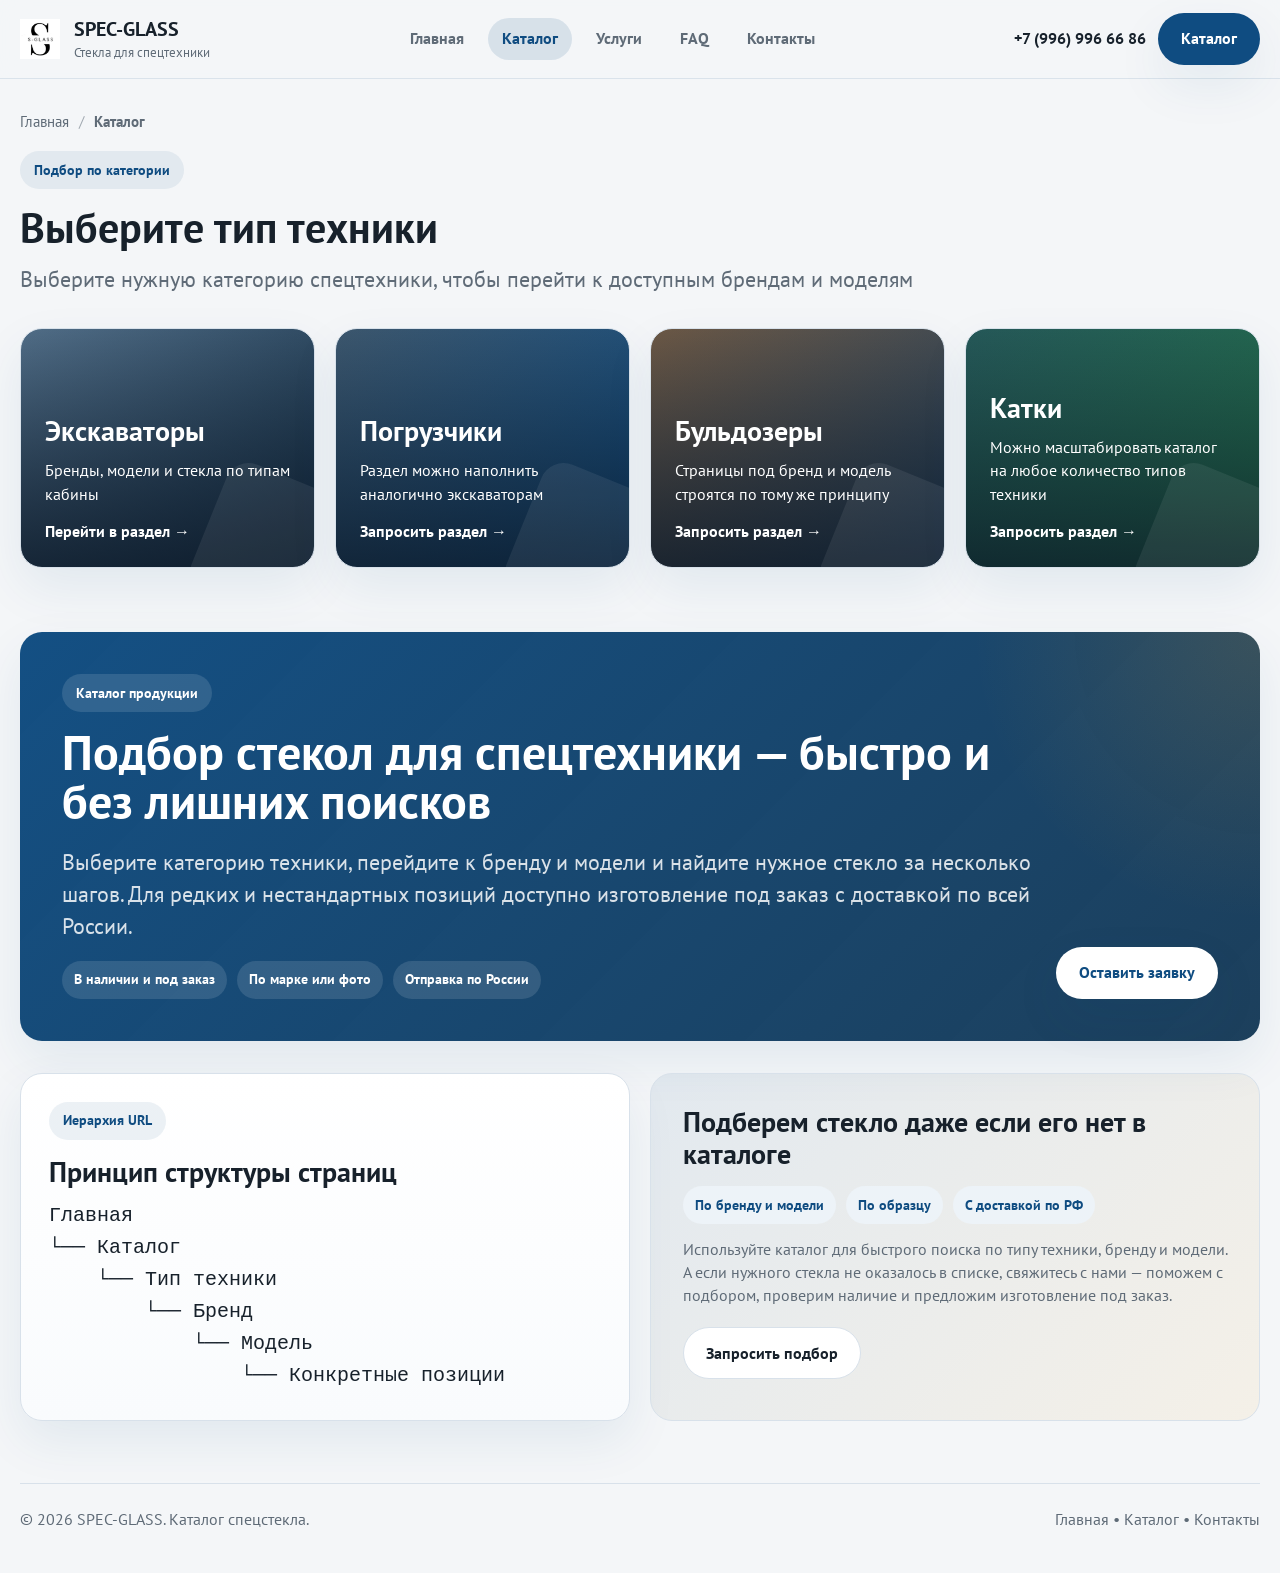
==== catalog/index.html @ 56674028 "Initial commit" ====
<!doctype html>
<html lang="ru">
<head>
  <meta charset="UTF-8">
  <meta name="viewport" content="width=device-width, initial-scale=1.0">
  <title>Каталог стекол для спецтехники — SPEC-GLASS</title>
  <meta name="description" content="Каталог стекол для спецтехники. Переход по типу техники, бренду и модели.">
  <link rel="stylesheet" href="../assets/css/style.css">
</head>
<body>
  <header class="site-header">
    <div class="container header-inner">
      <a href="../index.html" class="logo"><img src="../assets/img/logo.jpg" alt="logo"><span>SPEC-GLASS<span class="logo-meta">Стекла для спецтехники</span></span></a>
      <nav class="site-nav">
        <a href="../index.html">Главная</a>
        <a href="index.html" class="is-active">Каталог</a>
        <a href="../index.html#services">Услуги</a>
        <a href="../index.html#faq">FAQ</a>
        <a href="../index.html#contacts">Контакты</a>
      </nav>
      <div class="header-actions">
        <a class="contact-link" href="tel:+89990999686">+7 (996) 996 66 86</a>
        <a class="btn btn-primary" href="index.html">Каталог</a>
      </div>
    </div>
  </header>

  <section class="section-sm">
    <div class="container">
      <div class="breadcrumbs"><a href="../index.html">Главная</a><span>/</span><strong>Каталог</strong></div>
      <div class="section-head">
        <div class="eyebrow">Подбор по категории</div>
        <h2>Выберите тип техники</h2>
        <p class="lead">Выберите нужную категорию спецтехники, чтобы перейти к доступным брендам и моделям</p>
      </div>
      <div class="grid-4">
        <a class="category-card" href="excavators/index.html"><div><h3>Экскаваторы</h3><p>Бренды, модели и стекла по типам кабины</p><span class="btn-inline">Перейти в раздел →</span></div></a>
        <a class="category-card" href="#" data-open-modal data-source="catalog-category-loader" data-title="Раздел погрузчики"><div><h3>Погрузчики</h3><p>Раздел можно наполнить аналогично экскаваторам</p><span class="btn-inline">Запросить раздел →</span></div></a>
        <a class="category-card" href="#" data-open-modal data-source="catalog-category-loader" data-title="Раздел бульдозеры"><div><h3>Бульдозеры</h3><p>Страницы под бренд и модель строятся по тому же принципу</p><span class="btn-inline">Запросить раздел →</span></div></a>
        <a class="category-card" href="#" data-open-modal data-source="catalog-category-loader" data-title="Раздел катки"><div><h3>Катки</h3><p>Можно масштабировать каталог на любое количество типов техники</p><span class="btn-inline">Запросить раздел →</span></div></a>
      </div>
    </div>
  </section>

  <main class="section" style="padding-bottom: 0;">
    <div class="container">
      <section class="page-hero">
        <div class="page-hero-grid">
          <div>
            <div class="eyebrow" style="background: rgba(255,255,255,.12); color:#fff;">Каталог продукции</div>
            <h1 style="font-size: clamp(32px, 4vw, 48px);">Подбор стекол для спецтехники — быстро и без лишних поисков</h1>
            <p class="lead">Выберите категорию техники, перейдите к бренду и модели и найдите нужное стекло за несколько шагов. Для редких и нестандартных позиций доступно изготовление под заказ с доставкой по всей России.</p>
            <div class="chip-row" style="margin-top: 18px;">
              <span class="chip">В наличии и под заказ</span>
              <span class="chip">По марке или фото</span>
              <span class="chip">Отправка по России</span>
            </div>
          </div>
          <div class="btn-row">
            <a class="btn btn-primary" style="background:#fff; color: var(--primary);" href="#" data-open-modal data-source="catalog-hero" data-title="Подбор с общей страницы каталога">Оставить заявку</a>
          </div>
        </div>
      </section>
    </div>
  </main>

  

  <section class="section">
    <div class="container">
      <div class="grid-2">
        <div class="tree-card">
          <div class="eyebrow">Иерархия URL</div>
          <h3>Принцип структуры страниц</h3>
          <div class="tree">Главная
└── Каталог
    └── Тип техники
        └── Бренд
            └── Модель
                └── Конкретные позиции</div>
        </div>
        <div class="promo-box">
          <h3>Подберем стекло даже если его нет в каталоге</h3>
          <div class="tag-list" style="margin: 16px 0 14px;">
            <span class="tag">По бренду и модели</span>
            <span class="tag">По образцу</span>
            <span class="tag">С доставкой по РФ</span>
          </div>
          <p class="text-muted">Используйте каталог для быстрого поиска по типу техники, бренду и модели. А если нужного стекла не оказалось в списке, свяжитесь с нами — поможем с подбором, проверим наличие и предложим изготовление под заказ.</p>
          <div class="btn-row" style="margin-top: 20px;">
            <a class="btn btn-secondary" href="#" data-open-modal data-source="catalog-structure" data-title="Запрос на подбор стекла">Запросить подбор</a>
          </div>
        </div>
      </div>
    </div>
  </section>

  <footer class="site-footer">
    <div class="container footer-inner">
      <div>© 2026 SPEC-GLASS. Каталог спецстекла.</div>
      <div>Главная • Каталог • Контакты</div>
    </div>
  </footer>

  <div class="modal" id="request-modal" aria-hidden="true">
    <div class="modal-card">
      <button class="modal-close" type="button" data-close-modal aria-label="Закрыть">×</button>
      <div class="eyebrow">Заявка</div>
      <h3>Оставить запрос на подбор</h3>
      <p class="text-muted">Простая единая модалка для всех страниц и кнопок.</p>
      <form class="modal-form">
        <input type="hidden" name="source">
        <input type="hidden" name="request_context">
        <div class="field"><label>Имя</label><input type="text" placeholder="Ваше имя"></div>
        <div class="field"><label>Телефон</label><input type="text" placeholder="+7 (___) ___-__-__"></div>
        <button class="btn btn-primary" type="submit">Отправить заявку</button>
      </form>
    </div>
  </div>
  <script src="../assets/js/script.js"></script>
</body>
</html>
---- assets/css/style.css ----
@import url('https://fonts.googleapis.com/css2?family=PT+Sans:wght@400;700&display=swap');

:root {
  --bg: #f4f6f8;
  --surface: #ffffff;
  --surface-2: #edf3f8;
  --surface-3: #e4edf5;
  --text: #17212b;
  --muted: #5f6b77;
  --line: #d8e1ea;
  --primary: #0f4c81;
  --primary-dark: #0c395f;
  --accent: #f4a621;
  --success: #22724a;
  --danger: #b23c3c;
  --container: 1240px;
  --radius: 22px;
  --radius-sm: 14px;
  --shadow: 0 20px 50px rgba(15, 76, 129, 0.08);
}

* { box-sizing: border-box; }
html { scroll-behavior: smooth; }
body {
  margin: 0;
  font-family: "PT Sans", sans-serif;
  color: var(--text);
  background: var(--bg);
  line-height: 1.45;
}
img { max-width: 100%; display: block; }
a { text-decoration: none; color: inherit; }
button, input, select, textarea { font: inherit; }

.container {
  width: min(100% - 32px, var(--container));
  margin: 0 auto;
}

.section { padding: 32px 0; }
.section-sm { padding: 32px 0; }
.section-head { max-width: 990px; margin-bottom: 32px; }
.eyebrow {
  display: inline-flex;
  align-items: center;
  gap: 8px;
  min-height: 38px;
  padding: 0 14px;
  border-radius: 999px;
  background: rgba(15, 76, 129, 0.08);
  color: var(--primary);
  font-weight: 700;
  font-size: 14px;
  margin-bottom: 16px;
}
.section-head-buttons {
  display: flex;
  gap: 12px;
  margin-bottom: 20px;
}
.back-to {
  height: 38px;
  background: rgba(15, 76, 129, 0.08);
  border-radius: 999px;
  display: flex;
  justify-content: center;
  align-items: center;
  padding: 0 14px;
  color: var(--primary);
  font-weight: 700;
  font-size: 14px;
  gap: 4px;
  transition: .3s;
  cursor: pointer;
}
.back-to:hover {
  background: var(--primary);
  color: #fff;
}
.back-to svg {
  width: 10px;
  height: auto;
  height: auto;
  transform: translate(-2px, 1px);
}
.back-to svg path { transition: .3s; }
.back-to:hover svg path { stroke: #fff; }

h1, h2, h3, h4, p, ul { margin: 0; }
h1 { font-size: clamp(34px, 5.2vw, 52px); line-height: 1.03; margin-bottom: 20px; }
h2 { font-size: clamp(28px, 4vw, 42px); line-height: 1.08; margin-bottom: 14px; }
h3 { font-size: clamp(22px, 2.8vw, 28px); line-height: 1.15; margin-bottom: 12px; }
.lead { font-size: clamp(18px, 2vw, 22px); color: var(--muted); }
.text-muted { color: var(--muted); }
.small { font-size: 14px; }

.btn-row { display: flex; gap: 14px; flex-wrap: wrap; }
.btn {
  display: inline-flex;
  align-items: center;
  justify-content: center;
  gap: 10px;
  min-height: 52px;
  padding: 0 22px;
  border-radius: 999px;
  border: 1px solid transparent;
  font-weight: 700;
  transition: .2s ease;
  cursor: pointer;
}
.btn-primary {
  background: var(--primary);
  color: #fff;
  box-shadow: var(--shadow);
}
.btn-primary:hover { background: var(--primary-dark); }
.btn-secondary {
  background: #fff;
  border-color: var(--line);
}
.btn-secondary:hover {
  border-color: var(--primary);
  color: var(--primary);
}
.btn-ghost {
  background: transparent;
  border-color: rgba(255,255,255,.24);
  color: #fff;
}
.btn-ghost:hover { background: rgba(255,255,255,.08); }

.card,
.metric-card,
.feature-card,
.category-card,
.catalog-card,
.info-card,
.step-card,
.review-card,
.faq-item,
.contact-card,
.page-card,
.tree-card,
.model-card,
.article-card {
  background: var(--surface);
  border: 1px solid var(--line);
  border-radius: var(--radius);
  box-shadow: var(--shadow);
}

.contact-card {
  color: var(--text);
}

.contact-card p {
  font-size: 20px;
  margin-bottom: 4px;
}
.contact-card h3 {
  font-size: 24px;
  margin-bottom: 0;
}

.contact-sect-subtitle {
  font-size: 20px;
  font-weight: 500;
  max-width: 750px;
}

.site-header {
  position: sticky;
  top: 0;
  z-index: 60;
  background: rgba(244, 246, 248, .92);
  backdrop-filter: blur(14px);
  border-bottom: 1px solid rgba(216, 225, 234, .9);
}
.header-inner {
  min-height: 78px;
  display: flex;
  align-items: center;
  justify-content: space-between;
  gap: 18px;
}
.logo {
  display: flex;
  align-items: center;
  gap: 14px;
  font-weight: 700;
  font-size: 20px;
}
.logo img {
  width: 40px;
}
.logo-badge {
  width: 42px;
  height: 42px;
  border-radius: 13px;
  background: linear-gradient(135deg, var(--primary), #5ea6de);
  box-shadow: var(--shadow);
}
.logo-meta {
  display: block;
  color: var(--muted);
  font-size: 13px;
  font-weight: 400;
}
.site-nav {
  display: flex;
  align-items: center;
  gap: 10px;
}
.site-nav a {
  min-height: 42px;
  padding: 0 14px;
  display: inline-flex;
  align-items: center;
  border-radius: 999px;
  color: var(--muted);
  font-weight: 700;
}
.site-nav a:hover { color: var(--primary); background: rgba(15,76,129,.06); }
.site-nav a.is-active {
  background: rgba(15,76,129,.12);
  color: var(--primary);
}
.header-actions {
  display: flex;
  align-items: center;
  gap: 12px;
}
.contact-link { font-weight: 700; white-space: nowrap; }
.mobile-menu-btn { display: none; }

.hero { padding: 52px 0 28px; }
.hero-grid {
  display: grid;
  grid-template-columns: 1.05fr .95fr;
  gap: 24px;
  align-items: stretch;
}
.hero-panel {
  padding: 42px;
  border-radius: var(--radius);
  background:
    radial-gradient(circle at top right, rgba(244,166,33,.14), transparent 26%),
    radial-gradient(circle at left bottom, rgba(15,76,129,.12), transparent 25%),
    var(--surface);
  border: 1px solid var(--line);
  box-shadow: var(--shadow);
}
.hero-points {
  display: grid;
  grid-template-columns: repeat(2, minmax(0,1fr));
  gap: 12px;
  margin-top: 28px;
}
.point {
  display: flex;
  gap: 12px;
  padding: 14px;
  border-radius: 16px;
  background: var(--surface-2);
}
.point p {
  line-height: 18px;
}
.point-mark {
  width: 24px;
  height: 24px;
  border-radius: 50%;
  display: grid;
  place-items: center;
  background: rgba(34,114,74,.12);
  color: var(--success);
  font-weight: 700;
  flex: 0 0 auto;
}
.hero-side {
  display: grid;
  gap: 20px;
}
.glass-visual {
  min-height: 320px;
  border-radius: var(--radius);
  overflow: hidden;
  position: relative;
  padding: 28px;
  color: #fff;
  background: linear-gradient(135deg, rgba(15,76,129,.95), rgba(16,53,83,.92));
  border: 1px solid rgba(255,255,255,.08);
  box-shadow: var(--shadow);
}
.glass-visual::before,
.glass-visual::after {
  content: "";
  position: absolute;
  border: 2px solid rgba(255,255,255,.42);
  border-radius: 18px;
  background: rgba(255,255,255,.08);
  opacity: 0.1;
}
.glass-visual::before {
  width: 62%;
  height: 64%;
  top: 46px;
  left: 46px;
  transform: rotate(-8deg);
}
.glass-visual::after {
  width: 34%;
  height: 38%;
  right: 30px;
  bottom: 30px;
  transform: rotate(8deg);
}
.glass-visual > * { position: relative; z-index: 1; }
.hero-tag {
  display: inline-flex;
  padding: 10px 14px;
  border-radius: 999px;
  background: rgba(255,255,255,.12);
  border: 1px solid rgba(255,255,255,.2);
  font-weight: 700;
  margin-bottom: 16px;
}
.metric-grid {
  display: grid;
  grid-template-columns: repeat(2, 1fr);
  gap: 16px;
}
.metric-card { padding: 20px; }
.metric-value {
  font-weight: 700;
  font-size: 34px;
  color: var(--primary);
  margin-bottom: 8px;
}

.grid-4, .grid-3, .grid-2, .feature-grid, .steps-grid, .reviews-grid, .faq-grid, .contact-grid, .article-grid {
  display: grid;
  gap: 20px;
}
.grid-4 { grid-template-columns: repeat(4, 1fr); }
.grid-3, .feature-grid, .article-grid { grid-template-columns: repeat(3, 1fr); }
.grid-2, .reviews-grid, .contact-grid { grid-template-columns: repeat(2, 1fr); }
.steps-grid { grid-template-columns: repeat(4, 1fr); }

.category-card {
  min-height: 240px;
  padding: 24px;
  color: #fff;
  display: flex;
  align-items: flex-end;
  overflow: hidden;
  position: relative;
  background: linear-gradient(180deg, rgba(10,22,36,.04), rgba(10,22,36,.74)), linear-gradient(135deg, #53708a, #18334a);
}
.category-card:nth-child(2n) { background: linear-gradient(180deg, rgba(10,22,36,.04), rgba(10,22,36,.74)), linear-gradient(135deg, #3e5970, #0f4c81); }
.category-card:nth-child(3n) { background: linear-gradient(180deg, rgba(10,22,36,.04), rgba(10,22,36,.74)), linear-gradient(135deg, #6f5a46, #26435d); }
.category-card:nth-child(4n) { background: linear-gradient(180deg, rgba(10,22,36,.04), rgba(10,22,36,.74)), linear-gradient(135deg, #265a5a, #22724a); }
.category-card::after {
  content: "";
  position: absolute;
  inset: auto -30px -50px auto;
  width: 140px;
  height: 140px;
  border-radius: 24px;
  background: rgba(255,255,255,.07);
  transform: rotate(22deg);
}
.category-card .btn-inline,
.btn-inline {
  display: inline-flex;
  align-items: center;
  gap: 8px;
  color: #fff;
  font-weight: 700;
  margin-top: 14px;
}

.feature-card, .catalog-card, .info-card, .review-card, .faq-item, .contact-card, .article-card { padding: 24px; }
.step-card { padding: 24px; position: relative; overflow: hidden; }
.step-num {
  width: 54px;
  height: 54px;
  border-radius: 16px;
  display: grid;
  place-items: center;
  background: rgba(15,76,129,.1);
  color: var(--primary);
  font-size: 24px;
  font-weight: 700;
  margin-bottom: 18px;
}
.tag-list, .chip-row {
  display: flex;
  flex-wrap: wrap;
  gap: 10px;
}
.tag, .chip {
  display: inline-flex;
  align-items: center;
  min-height: 38px;
  padding: 0 12px;
  border-radius: 999px;
  background: var(--surface-2);
  color: var(--primary);
  font-size: 14px;
  font-weight: 700;
}

.form-wrap {
  display: grid;
  grid-template-columns: .95fr 1.05fr;
  gap: 24px;
}
.form-side {
  padding: 36px;
  border-radius: var(--radius);
  color: #fff;
  background: linear-gradient(135deg, rgba(15,76,129,.98), rgba(13,50,79,.95));
  box-shadow: var(--shadow);
}
.form-checks { display: grid; gap: 14px; margin-top: 24px; }
.form-check {
  display: flex;
  gap: 10px;
  padding: 14px 16px;
  border-radius: 14px;
  background: rgba(255,255,255,.09);
}
.form-card { padding: 30px; }
.form-grid {
  display: grid;
  grid-template-columns: repeat(2, 1fr);
  gap: 16px;
  margin-top: 22px;
}
.field { display: flex; flex-direction: column; gap: 8px; }
.field label { font-weight: 700; font-size: 15px; }
.field input,
.field select,
.field textarea {
  min-height: 52px;
  border-radius: 14px;
  border: 1px solid var(--line);
  background: #fff;
  outline: none;
  padding: 14px 16px;
  transition: .2s ease;
}
.field textarea { min-height: 120px; resize: vertical; }
.field input:focus,
.field select:focus,
.field textarea:focus {
  border-color: var(--primary);
  box-shadow: 0 0 0 4px rgba(15,76,129,.12);
}
.field.full, .form-grid .btn { grid-column: 1 / -1; }

.breadcrumbs {
  display: flex;
  flex-wrap: wrap;
  gap: 10px;
  align-items: center;
  color: var(--muted);
  font-size: 15px;
  margin-bottom: 18px;
}
.breadcrumbs span { opacity: .55; }
.page-hero {
  padding: 42px;
  border-radius: var(--radius);
  background:
    radial-gradient(circle at top right, rgba(244,166,33,.14), transparent 22%),
    linear-gradient(135deg, rgba(15,76,129,.98), rgba(16,53,83,.95));
  color: #fff;
  box-shadow: var(--shadow);
}
.page-hero .lead { color: rgba(255,255,255,.84); }
.page-hero .chip { background: rgba(255,255,255,.12); color: #fff; }
.page-hero-grid {
  display: grid;
  grid-template-columns: 1fr auto;
  gap: 24px;
  align-items: end;
}

.quick-nav {
  display: flex;
  flex-wrap: wrap;
  gap: 16px;
}
.quick-nav a {
  width: calc(25% - 16px);
  min-height: 150px;
  padding: 0 18px;
  border-radius: 14px;
  border: 1px solid var(--line);
  background: #fff;
  display: inline-flex;
  align-items: center;
  justify-content: center;
  font-weight: 700;
  color: var(--text);
  font-size: 24px;
}
.quick-nav a:hover,
.quick-nav a.is-active {
  border-color: var(--primary);
  background: rgba(15,76,129,.08);
  color: var(--primary);
}

.tree-card {
  padding: 28px;
  background: linear-gradient(180deg, #fff, #f9fbfd);
}
.tree {
  font-size: clamp(15px, 1.8vw, 20px);
  line-height: 1.6;
  white-space: pre-wrap;
  font-family: ui-monospace, SFMono-Regular, Menlo, Consolas, monospace;
}

.model-grid { display: grid; grid-template-columns: repeat(3, 1fr); gap: 20px; }
.model-card {
  overflow: hidden;
  display: flex;
  flex-direction: column;
}
.model-media {
  min-height: 190px;
  background: linear-gradient(135deg, #4b657d, #173249);
  position: relative;
}
.model-media::before,
.model-media::after {
  content: "";
  position: absolute;
  border: 2px solid rgba(255,255,255,.42);
  border-radius: 16px;
  background: rgba(255,255,255,.08);
}
.model-media::before {
  width: 50%;
  height: 56%;
  left: 30px;
  top: 30px;
  transform: rotate(-7deg);
}
.model-media::after {
  width: 28%;
  height: 34%;
  right: 24px;
  bottom: 24px;
  transform: rotate(8deg);
}
.model-media img {
  z-index: 2;
  position: relative;
  height: 250px;
  object-fit: cover;
  object-position: center;
  width: 100%;
}
.model-body {
  padding: 22px;
  flex: 1;
  display: flex;
  flex-direction: column;
}
.model-meta {
  display: inline-flex;
  min-height: 34px;
  padding: 0 10px;
  align-items: center;
  border-radius: 999px;
  background: var(--surface-2);
  color: var(--primary);
  font-size: 14px;
  font-weight: 700;
  margin-bottom: 14px;
  width: fit-content;
}
.spec-list {
  display: grid;
  gap: 10px;
  margin-top: 16px;
}
.spec-row {
  display: flex;
  justify-content: space-between;
  gap: 16px;
  border-bottom: 1px solid var(--line);
  padding-bottom: 10px;
}
.spec-row strong {
  text-align: end;
}
.spec-row:last-child { border-bottom: 0; padding-bottom: 0; }
.model-actions { display: flex; flex-wrap: wrap; gap: 12px; margin-top: 22px; flex: 1; }
.model-actions .btn {
  height: 52px;
  margin-top: auto;
}
.promo-box {
  padding: 32px;
  border-radius: var(--radius);
  background: linear-gradient(135deg, rgba(15,76,129,.08), rgba(244,166,33,.08));
  border: 1px solid var(--line);
}
.promo-box-dark {
  padding: 42px;
  border-radius: var(--radius);
  color: #fff;
  background: linear-gradient(135deg, rgba(15,76,129,.98), rgba(12,45,76,.98));
  box-shadow: var(--shadow);
}

.article-card ul {
  padding-left: 18px;
  color: var(--muted);
  display: grid;
  gap: 8px;
  margin-top: 10px;
}

.faq-list { display: grid; gap: 16px; }
.faq-question { font-size: 20px; font-weight: 700; margin-bottom: 10px; }

.site-footer {
  padding: 30px 0 42px;
  color: var(--muted);
}
.footer-inner {
  display: flex;
  justify-content: space-between;
  gap: 20px;
  padding-top: 24px;
  border-top: 1px solid var(--line);
}

.modal {
  position: fixed;
  inset: 0;
  z-index: 120;
  display: none;
  align-items: center;
  justify-content: center;
  padding: 20px;
  background: rgba(10,20,32,.58);
  backdrop-filter: blur(8px);
}
.modal.is-open { display: flex; }
.modal-card {
  width: min(100%, 560px);
  background: var(--surface);
  border-radius: 24px;
  border: 1px solid var(--line);
  box-shadow: 0 24px 60px rgba(0,0,0,.18);
  padding: 28px;
  position: relative;
}
.modal-close {
  position: absolute;
  top: 14px;
  right: 14px;
  width: 42px;
  height: 42px;
  border: 1px solid var(--line);
  border-radius: 12px;
  background: #fff;
  font-size: 24px;
  line-height: 1;
  cursor: pointer;
}
.modal-form button {
  margin-top: 16px;
}
.modal-form { display: grid; gap: 14px; margin-top: 20px; }
.modal-note {
  margin-top: 14px;
  color: var(--muted);
  font-size: 14px;
}
body.modal-open { overflow: hidden; }

@media (max-width: 1180px) {
  .hero-grid,
  .form-wrap,
  .grid-4,
  .grid-3,
  .steps-grid,
  .model-grid,
  .article-grid {
    grid-template-columns: repeat(2, 1fr);
  }
  .metric-grid { grid-template-columns: 1fr; }
}

@media (max-width: 900px) {
  .site-nav { display: none; }
  .mobile-menu-btn {
    display: inline-flex;
    width: 46px;
    height: 46px;
    border-radius: 14px;
    border: 1px solid var(--line);
    background: #fff;
    align-items: center;
    justify-content: center;
  }
  .hero-panel,
  .page-hero,
  .promo-box-dark,
  .form-side,
  .form-card { padding: 28px; }
  .hero-grid,
  .form-wrap,
  .grid-4,
  .grid-3,
  .grid-2,
  .steps-grid,
  .model-grid,
  .feature-grid,
  .reviews-grid,
  .contact-grid,
  .article-grid,
  .hero-points,
  .form-grid,
  .page-hero-grid {
    grid-template-columns: 1fr;
  }
  .footer-inner { flex-direction: column; align-items: flex-start; }
  .quick-nav a {
    width: calc(50% - 16px);
    min-height: 100px;
    font-size: 20px;
  }
}

@media (max-width: 560px) {
  .section { padding: 56px 0; }
  .container { width: min(100% - 20px, var(--container)); }
  .header-actions .contact-link,
  .logo-meta { display: none; }
  .btn { width: 100%; }
  .tree-card {
    padding: 28px 16px;
  }
}
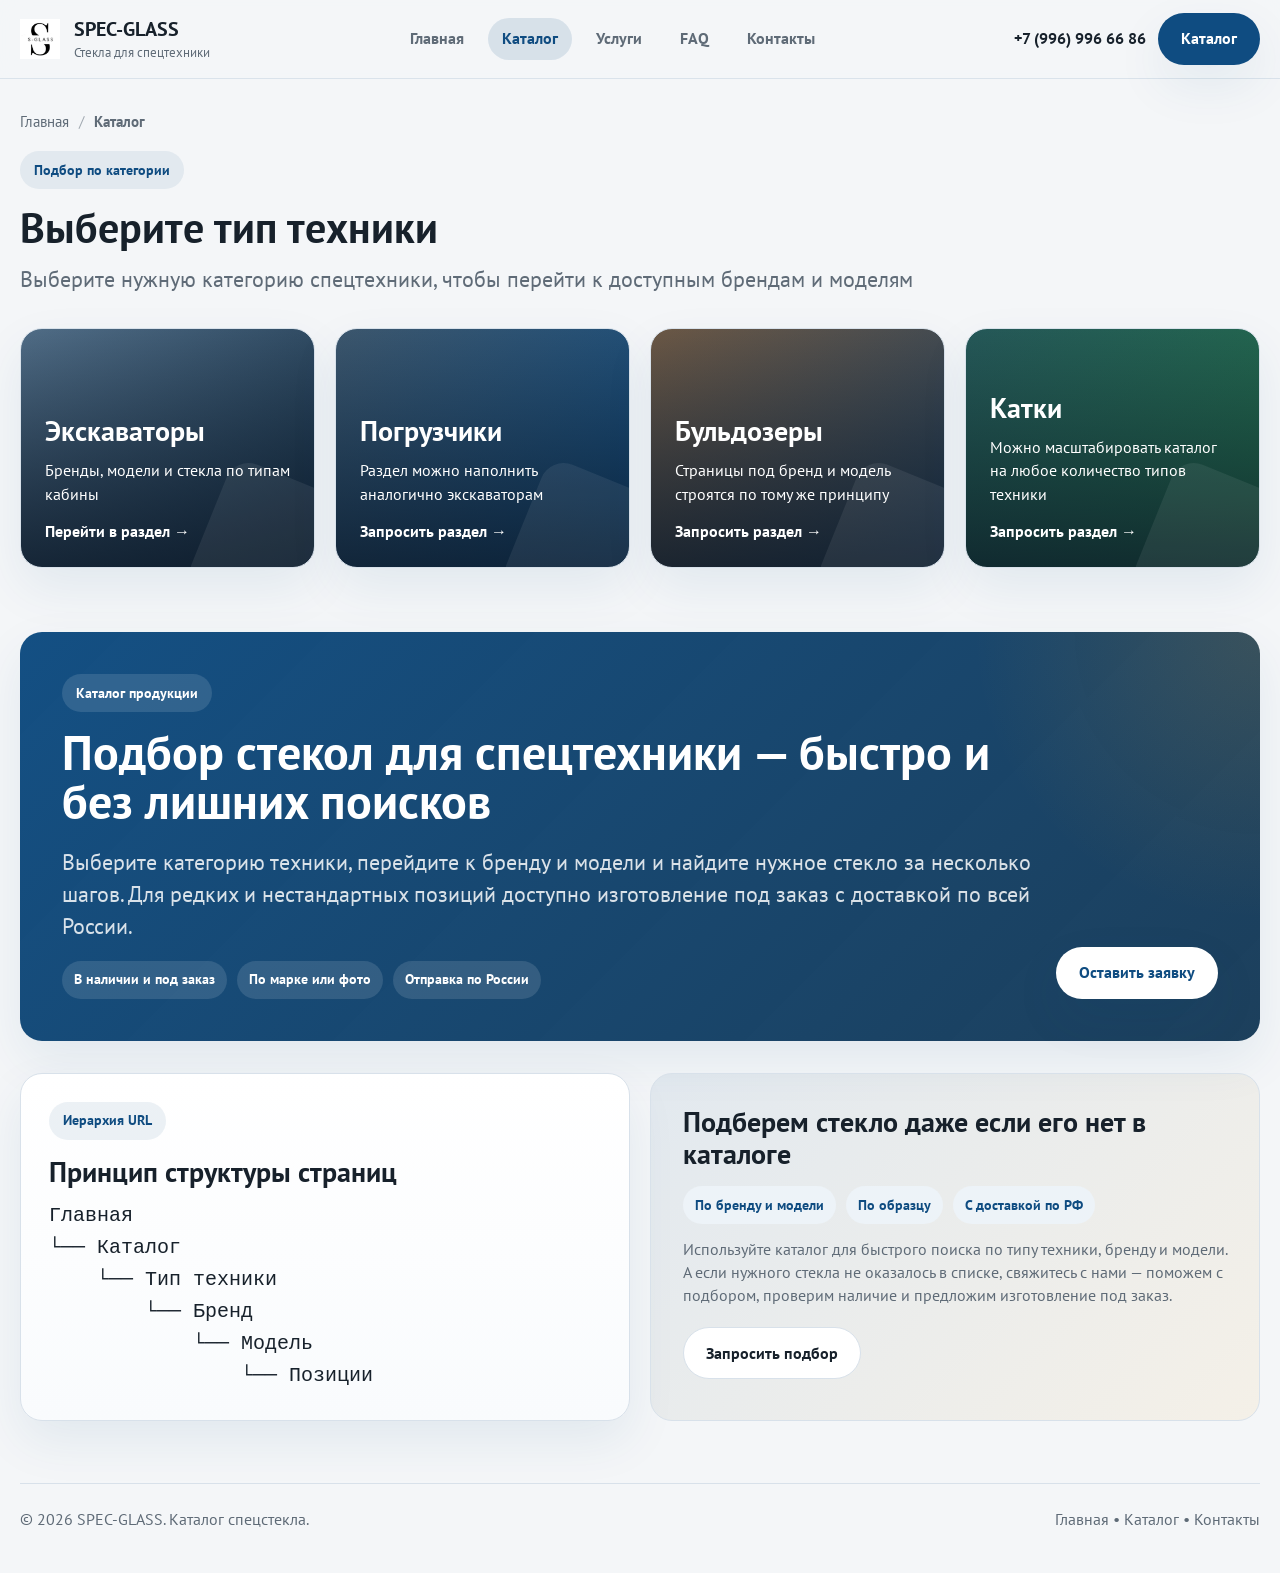
==== commit 2cc1c4f7: "css changes" ====
--- a/catalog/index.html
+++ b/catalog/index.html
@@ -77,7 +77,7 @@
     └── Тип техники
         └── Бренд
             └── Модель
-                └── Конкретные позиции</div>
+                └── Позиции</div>
         </div>
         <div class="promo-box">
           <h3>Подберем стекло даже если его нет в каталоге</h3>
--- a/assets/css/style.css
+++ b/assets/css/style.css
@@ -749,7 +749,7 @@
   .logo-meta { display: none; }
   .btn { width: 100%; }
   .tree-card {
-    padding: 28px 16px;
+    padding: 28px 24px;
   }
 }
 
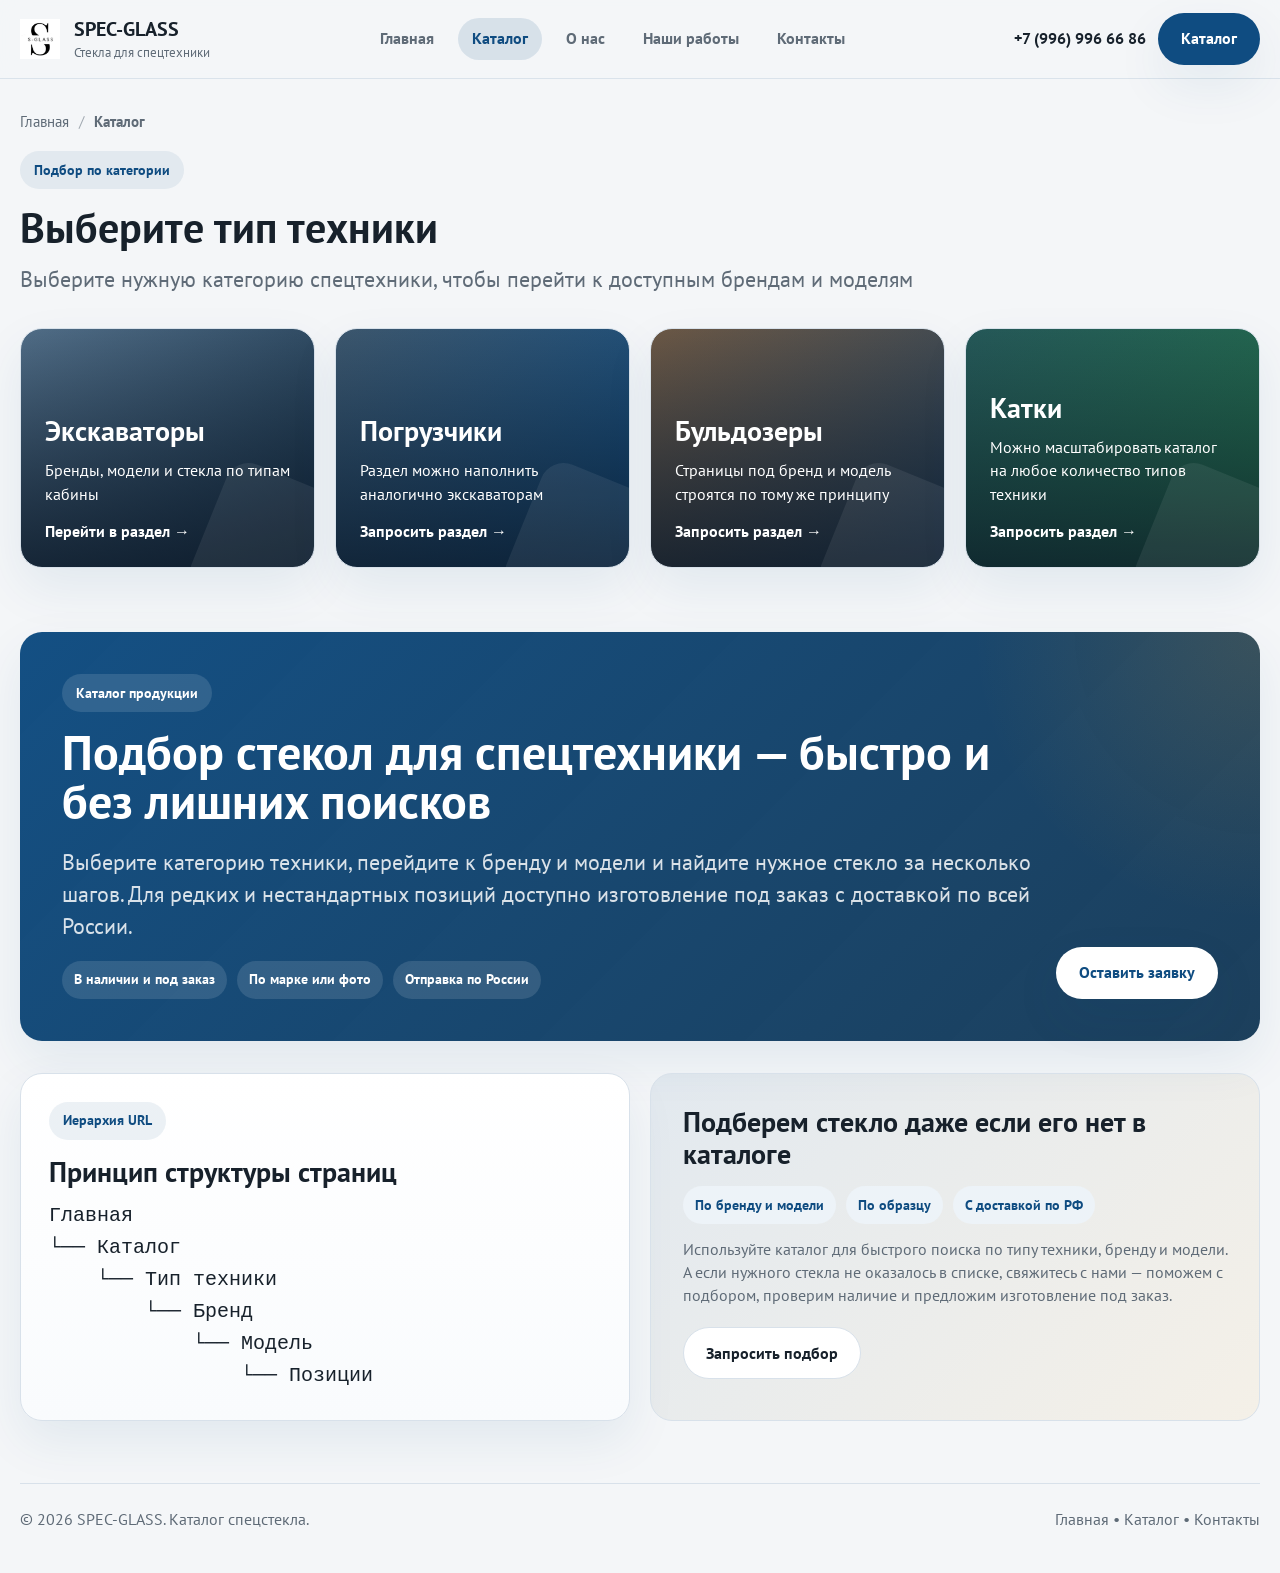
==== commit 8bc7c64a: "hh" ====
--- a/catalog/index.html
+++ b/catalog/index.html
@@ -10,18 +10,31 @@
 <body>
   <header class="site-header">
     <div class="container header-inner">
-      <a href="../index.html" class="logo"><img src="../assets/img/logo.jpg" alt="logo"><span>SPEC-GLASS<span class="logo-meta">Стекла для спецтехники</span></span></a>
+      <a href="../index.html" class="logo">
+        <img src="../assets/img/logo.jpg" alt="logo">
+        <span>SPEC-GLASS<span class="logo-meta">Стекла для спецтехники</span></span>
+      </a>
+
+      
       <nav class="site-nav">
-        <a href="../index.html">Главная</a>
-        <a href="index.html" class="is-active">Каталог</a>
-        <a href="../index.html#services">Услуги</a>
-        <a href="../index.html#faq">FAQ</a>
-        <a href="../index.html#contacts">Контакты</a>
+        <a class="nav-link " href="../index.html">Главная</a>
+        <a class="nav-link is-active" href="../catalog/index.html">Каталог</a>
+        <a class="nav-link" href="../about.html">О нас</a>
+        <a class="nav-link" href="../works.html">Наши работы</a>
+        <a class="nav-link" href="../contacts.html">Контакты</a>
       </nav>
+
       <div class="header-actions">
         <a class="contact-link" href="tel:+89990999686">+7 (996) 996 66 86</a>
-        <a class="btn btn-primary" href="index.html">Каталог</a>
-      </div>
+        <a class="btn btn-primary" href="../catalog/index.html">Каталог</a>
+      </div>
+      
+      <button class="mobile-menu-btn" type="button" aria-label="Открыть меню" aria-expanded="false">
+        <span></span>
+        <span></span>
+        <span></span>
+      </button>
+
     </div>
   </header>
 
@@ -35,9 +48,9 @@
       </div>
       <div class="grid-4">
         <a class="category-card" href="excavators/index.html"><div><h3>Экскаваторы</h3><p>Бренды, модели и стекла по типам кабины</p><span class="btn-inline">Перейти в раздел →</span></div></a>
-        <a class="category-card" href="#" data-open-modal data-source="catalog-category-loader" data-title="Раздел погрузчики"><div><h3>Погрузчики</h3><p>Раздел можно наполнить аналогично экскаваторам</p><span class="btn-inline">Запросить раздел →</span></div></a>
-        <a class="category-card" href="#" data-open-modal data-source="catalog-category-loader" data-title="Раздел бульдозеры"><div><h3>Бульдозеры</h3><p>Страницы под бренд и модель строятся по тому же принципу</p><span class="btn-inline">Запросить раздел →</span></div></a>
-        <a class="category-card" href="#" data-open-modal data-source="catalog-category-loader" data-title="Раздел катки"><div><h3>Катки</h3><p>Можно масштабировать каталог на любое количество типов техники</p><span class="btn-inline">Запросить раздел →</span></div></a>
+        <a class="category-card" href="excavators/index.html"><div><h3>Погрузчики</h3><p>Раздел можно наполнить аналогично экскаваторам</p><span class="btn-inline">Запросить раздел →</span></div></a>
+        <a class="category-card" href="excavators/index.html"><div><h3>Бульдозеры</h3><p>Страницы под бренд и модель строятся по тому же принципу</p><span class="btn-inline">Запросить раздел →</span></div></a>
+        <a class="category-card" href="excavators/index.html"><div><h3>Катки</h3><p>Можно масштабировать каталог на любое количество типов техники</p><span class="btn-inline">Запросить раздел →</span></div></a>
       </div>
     </div>
   </section>
@@ -103,20 +116,95 @@
   </footer>
 
   <div class="modal" id="request-modal" aria-hidden="true">
-    <div class="modal-card">
+    <div class="modal-card modal-card-compact">
       <button class="modal-close" type="button" data-close-modal aria-label="Закрыть">×</button>
-      <div class="eyebrow">Заявка</div>
-      <h3>Оставить запрос на подбор</h3>
-      <p class="text-muted">Простая единая модалка для всех страниц и кнопок.</p>
-      <form class="modal-form">
-        <input type="hidden" name="source">
-        <input type="hidden" name="request_context">
-        <div class="field"><label>Имя</label><input type="text" placeholder="Ваше имя"></div>
-        <div class="field"><label>Телефон</label><input type="text" placeholder="+7 (___) ___-__-__"></div>
-        <button class="btn btn-primary" type="submit">Отправить заявку</button>
-      </form>
+
+      <div class="eyebrow">Быстрая связь</div>
+      <h3 class="modal-title">Выберите удобный способ связи</h3>
+      <p class="modal-subtitle">
+        Ответим быстро, подскажем по наличию, цене и поможем подобрать стекло под вашу технику.
+      </p>
+
+      <div class="modal-links">
+        <a class="contact-pill" href="#" target="_blank" rel="noopener">
+          <span class="contact-pill__icon">
+            <!-- WhatsApp icon -->
+            <svg viewBox="0 0 24 24" fill="none" aria-hidden="true">
+              <path d="M12 21a8.8 8.8 0 0 1-4.3-1.1L3.5 21l1.2-4A9 9 0 1 1 12 21Z" stroke="currentColor" stroke-width="1.8" stroke-linecap="round" stroke-linejoin="round"/>
+              <path style="transform: translate(-1px, 0px);" d="M9 8.8c.2-.5.4-.5.7-.5h.6c.2 0 .4 0 .5.4l.6 1.5c.1.2.1.5 0 .7l-.5.6c-.1.1-.2.3-.1.5.3.6.8 1.2 1.3 1.6.6.5 1.3.9 2 .9.2 0 .3-.1.5-.2l.6-.7c.2-.2.4-.2.7-.1l1.4.7c.3.1.4.3.4.5v.6c0 .3 0 .5-.4.7-.5.2-1.2.4-1.9.3-1.2-.1-2.4-.7-3.8-1.9-1.1-1-1.9-2.2-2.1-3.3-.1-.8.1-1.5.3-2.1Z" stroke="currentColor" stroke-width="1.8" stroke-linecap="round" stroke-linejoin="round"/>
+            </svg>
+          </span>
+          <span class="contact-pill__content">
+            <span class="contact-pill__name">WhatsApp</span>
+            <span class="contact-pill__text">Написать сразу</span>
+          </span>
+        </a>
+
+        <a class="contact-pill" href="#" target="_blank" rel="noopener">
+          <span class="contact-pill__icon">
+            <!-- Telegram icon -->
+            <svg viewBox="0 0 24 24" fill="none" aria-hidden="true">
+              <path d="M21 4L3.8 10.6c-.8.3-.8 1.4.1 1.6l4.4 1.4 1.7 5.2c.2.7 1.1.9 1.6.4l2.4-2.4 4.5 3.3c.7.5 1.6.1 1.8-.8L22 5.2C22.2 4.4 21.6 3.8 21 4Z" stroke="currentColor" stroke-width="1.8" stroke-linecap="round" stroke-linejoin="round"/>
+              <path d="M8.3 13.5 18.7 6.8" stroke="currentColor" stroke-width="1.8" stroke-linecap="round" stroke-linejoin="round"/>
+            </svg>
+          </span>
+          <span class="contact-pill__content">
+            <span class="contact-pill__name">Telegram</span>
+            <span class="contact-pill__text">Отправить сообщение</span>
+          </span>
+        </a>
+
+        <a class="contact-pill" href="#" target="_blank" rel="noopener">
+          <span class="contact-pill__icon">
+            <!-- MAX placeholder / can replace -->
+            <svg viewBox="0 0 24 24" fill="none" aria-hidden="true">
+              <rect x="4" y="4" width="16" height="16" rx="5" stroke="currentColor" stroke-width="1.8"/>
+              <path d="M8 15V9l4 4 4-4v6" stroke="currentColor" stroke-width="1.8" stroke-linecap="round" stroke-linejoin="round"/>
+            </svg>
+          </span>
+          <span class="contact-pill__content">
+            <span class="contact-pill__name">MAX</span>
+            <span class="contact-pill__text">Новый мессенджер</span>
+          </span>
+        </a>
+
+        <a class="contact-pill" href="tel:+79999999999">
+          <span class="contact-pill__icon">
+            <!-- Phone icon -->
+            <svg viewBox="0 0 24 24" fill="none" aria-hidden="true">
+              <path d="M6.9 4.8h2.2c.4 0 .8.3.9.7l.7 3.1c.1.4 0 .8-.3 1.1l-1.2 1.2a14.6 14.6 0 0 0 3.9 3.9l1.2-1.2c.3-.3.7-.4 1.1-.3l3.1.7c.4.1.7.5.7.9v2.2c0 .5-.4 1-.9 1A15.2 15.2 0 0 1 5.9 5.7c0-.5.4-.9 1-.9Z" stroke="currentColor" stroke-width="1.8" stroke-linecap="round" stroke-linejoin="round"/>
+            </svg>
+          </span>
+          <span class="contact-pill__content">
+            <span class="contact-pill__name">Телефон</span>
+            <span class="contact-pill__text">Позвонить сейчас</span>
+          </span>
+        </a>
+      </div>
+
+      <div class="modal-divider"></div>
+
+      <div class="modal-form-box">
+        <h4 class="modal-form-title">Или оставьте номер — мы сами свяжемся с вами</h4>
+        <p class="modal-form-subtitle">
+          Перезвоним, уточним модель техники и быстро сориентируем по стоимости.
+        </p>
+
+        <form class="modal-form">
+          <input type="hidden" name="source">
+          <input type="hidden" name="request_context">
+
+          <div class="field">
+            <label>Телефон</label>
+            <input type="text" placeholder="+7 (___) ___-__-__">
+          </div>
+
+          <button class="btn btn-primary" type="submit">Жду звонка</button>
+        </form>
+      </div>
     </div>
   </div>
+
   <script src="../assets/js/script.js"></script>
 </body>
 </html>
--- a/assets/css/style.css
+++ b/assets/css/style.css
@@ -176,13 +176,16 @@
   backdrop-filter: blur(14px);
   border-bottom: 1px solid rgba(216, 225, 234, .9);
 }
+
 .header-inner {
   min-height: 78px;
   display: flex;
   align-items: center;
   justify-content: space-between;
   gap: 18px;
-}
+  position: relative;
+}
+
 .logo {
   display: flex;
   align-items: center;
@@ -190,9 +193,11 @@
   font-weight: 700;
   font-size: 20px;
 }
+
 .logo img {
   width: 40px;
 }
+
 .logo-badge {
   width: 42px;
   height: 42px;
@@ -200,17 +205,20 @@
   background: linear-gradient(135deg, var(--primary), #5ea6de);
   box-shadow: var(--shadow);
 }
+
 .logo-meta {
   display: block;
   color: var(--muted);
   font-size: 13px;
   font-weight: 400;
 }
+
 .site-nav {
   display: flex;
   align-items: center;
   gap: 10px;
 }
+
 .site-nav a {
   min-height: 42px;
   padding: 0 14px;
@@ -220,18 +228,151 @@
   color: var(--muted);
   font-weight: 700;
 }
-.site-nav a:hover { color: var(--primary); background: rgba(15,76,129,.06); }
+
+.site-nav a:hover {
+  color: var(--primary);
+  background: rgba(15,76,129,.06);
+}
+
 .site-nav a.is-active {
   background: rgba(15,76,129,.12);
   color: var(--primary);
 }
+
 .header-actions {
   display: flex;
   align-items: center;
   gap: 12px;
 }
-.contact-link { font-weight: 700; white-space: nowrap; }
-.mobile-menu-btn { display: none; }
+
+.contact-link {
+  font-weight: 700;
+  white-space: nowrap;
+}
+
+.mobile-menu-btn {
+  display: none;
+  width: 46px;
+  height: 46px;
+  border: 0;
+  background: transparent;
+  padding: 0;
+  cursor: pointer;
+  align-items: center;
+  justify-content: center;
+  flex-direction: column;
+  gap: 5px;
+}
+
+.mobile-menu-btn span {
+  display: block;
+  width: 24px;
+  height: 2px;
+  background: #111;
+  border-radius: 10px;
+  transition: .3s ease;
+}
+
+/* mobile */
+@media (max-width: 992px) {
+  .header-actions .btn {
+    min-height: 46px !important;
+  }
+  .mobile-menu-btn {
+    display: inline-flex;
+  }
+  .mobile-menu-btn {
+    display: inline-flex;
+    width: 46px;
+    height: 46px;
+    border-radius: 14px;
+    border: 1px solid var(--line);
+    background: #fff;
+    align-items: center;
+    justify-content: center;
+  }
+
+  .site-nav {
+    position: absolute;
+    top: calc(100% + 10px);
+    left: 0;
+    right: 0;
+    flex-direction: column;
+    align-items: stretch;
+    gap: 8px;
+    padding: 18px;
+    background: #fff;
+    border: 1px solid rgba(216, 225, 234, .9);
+    border-radius: 18px;
+    box-shadow: 0 20px 40px rgba(0,0,0,.08);
+
+    opacity: 0;
+    visibility: hidden;
+    transform: translateY(-10px);
+    transition: .25s ease;
+    pointer-events: none;
+  }
+
+  .logo {
+    flex-grow: 1;
+  }
+
+  .site-nav a {
+    width: 100%;
+    justify-content: flex-start;
+    min-height: 46px;
+    border-radius: 12px;
+  }
+
+  .header-actions {
+    display: flex;
+    align-items: center;
+    gap: 10px;
+  }
+
+  .contact-link {
+    display: none;
+  }
+
+  .site-header.menu-open .site-nav {
+    opacity: 1;
+    visibility: visible;
+    transform: translateY(0);
+    pointer-events: auto;
+  }
+
+  .site-header.menu-open .mobile-menu-btn span:nth-child(1) {
+    transform: translateY(7px) rotate(45deg);
+  }
+
+  .site-header.menu-open .mobile-menu-btn span:nth-child(2) {
+    opacity: 0;
+  }
+
+  .site-header.menu-open .mobile-menu-btn span:nth-child(3) {
+    transform: translateY(-7px) rotate(-45deg);
+  }
+}
+
+@media (max-width: 576px) {
+  .header-inner {
+    min-height: 70px;
+  }
+
+  .logo {
+    gap: 10px;
+    font-size: 16px;
+    
+  }
+
+  .logo img {
+    width: 34px;
+  }
+
+  .logo-meta {
+    font-size: 11px;
+  }
+}
 
 .hero { padding: 52px 0 28px; }
 .hero-grid {
@@ -525,17 +666,26 @@
   font-family: ui-monospace, SFMono-Regular, Menlo, Consolas, monospace;
 }
 
-.model-grid { display: grid; grid-template-columns: repeat(3, 1fr); gap: 20px; }
+.model-grid {
+  display: grid;
+  grid-template-columns: repeat(3, 1fr);
+  gap: 20px;
+}
+
 .model-card {
   overflow: hidden;
   display: flex;
   flex-direction: column;
 }
+
 .model-media {
   min-height: 190px;
   background: linear-gradient(135deg, #4b657d, #173249);
   position: relative;
-}
+  overflow: hidden;
+  user-select: none;
+}
+
 .model-media::before,
 .model-media::after {
   content: "";
@@ -543,7 +693,10 @@
   border: 2px solid rgba(255,255,255,.42);
   border-radius: 16px;
   background: rgba(255,255,255,.08);
-}
+  pointer-events: none;
+  z-index: 1;
+}
+
 .model-media::before {
   width: 50%;
   height: 56%;
@@ -551,6 +704,7 @@
   top: 30px;
   transform: rotate(-7deg);
 }
+
 .model-media::after {
   width: 28%;
   height: 34%;
@@ -558,7 +712,18 @@
   bottom: 24px;
   transform: rotate(8deg);
 }
+
+.model-swiper {
+  position: relative;
+  z-index: 2;
+}
+
+.model-swiper .swiper-slide {
+  height: auto;
+}
+
 .model-media img {
+  display: block;
   z-index: 2;
   position: relative;
   height: 250px;
@@ -566,12 +731,65 @@
   object-position: center;
   width: 100%;
 }
+
+.model-swiper .swiper-button-prev,
+.model-swiper .swiper-button-next {
+  width: 40px;
+  height: 40px;
+  margin-top: -20px;
+  border-radius: 999px;
+  background: rgba(255, 255, 255, 0.18);
+  backdrop-filter: blur(8px);
+  border: 1px solid rgba(255, 255, 255, 0.22);
+  color: rgba(255, 255, 255, 0.95);
+  transition: .25s ease;
+}
+
+.model-swiper .swiper-button-prev:hover,
+.model-swiper .swiper-button-next:hover {
+  background: rgba(255, 255, 255, 0.28);
+  color: #fff;
+}
+
+.model-swiper .swiper-button-prev::after,
+.model-swiper .swiper-button-next::after {
+  font-size: 14px;
+  font-weight: 700;
+}
+
+.model-swiper .swiper-button-prev {
+  left: 12px;
+}
+
+.model-swiper .swiper-button-next {
+  right: 12px;
+}
+
+.model-swiper .swiper-pagination {
+  bottom: 12px !important;
+}
+
+.model-swiper .swiper-pagination-bullet {
+  width: 8px;
+  height: 8px;
+  background: rgba(255, 255, 255, 0.52);
+  opacity: 1;
+  transition: .25s ease;
+}
+
+.model-swiper .swiper-pagination-bullet-active {
+  width: 22px;
+  border-radius: 999px;
+  background: rgba(255, 255, 255, 0.96);
+}
+
 .model-body {
   padding: 22px;
   flex: 1;
   display: flex;
   flex-direction: column;
 }
+
 .model-meta {
   display: inline-flex;
   min-height: 34px;
@@ -585,11 +803,13 @@
   margin-bottom: 14px;
   width: fit-content;
 }
+
 .spec-list {
   display: grid;
   gap: 10px;
   margin-top: 16px;
 }
+
 .spec-row {
   display: flex;
   justify-content: space-between;
@@ -597,21 +817,52 @@
   border-bottom: 1px solid var(--line);
   padding-bottom: 10px;
 }
+
 .spec-row strong {
   text-align: end;
 }
-.spec-row:last-child { border-bottom: 0; padding-bottom: 0; }
-.model-actions { display: flex; flex-wrap: wrap; gap: 12px; margin-top: 22px; flex: 1; }
+
+.spec-row:last-child {
+  border-bottom: 0;
+  padding-bottom: 0;
+}
+
+.model-actions {
+  display: flex;
+  flex-wrap: wrap;
+  gap: 12px;
+  margin-top: 22px;
+  align-items: center;
+  justify-content: space-between;
+}
+
 .model-actions .btn {
   height: 52px;
-  margin-top: auto;
-}
+}
+
+.model-price {
+  font-size: 22px;
+  font-weight: 700;
+  line-height: 1;
+  color: var(--text);
+}
+
+.model-price small {
+  display: block;
+  margin-bottom: 6px;
+  font-size: 13px;
+  font-weight: 400;
+  color: var(--muted);
+  line-height: 1.2;
+}
+
 .promo-box {
   padding: 32px;
   border-radius: var(--radius);
   background: linear-gradient(135deg, rgba(15,76,129,.08), rgba(244,166,33,.08));
   border: 1px solid var(--line);
 }
+
 .promo-box-dark {
   padding: 42px;
   border-radius: var(--radius);
@@ -620,6 +871,42 @@
   box-shadow: var(--shadow);
 }
 
+@media (max-width: 1100px) {
+  .model-grid {
+    grid-template-columns: repeat(2, 1fr);
+  }
+}
+
+@media (max-width: 767px) {
+  .model-grid {
+    grid-template-columns: 1fr;
+  }
+
+  .model-media img {
+    height: 220px;
+  }
+
+  .model-swiper .swiper-button-prev,
+  .model-swiper .swiper-button-next {
+    width: 36px;
+    height: 36px;
+    margin-top: -18px;
+  }
+
+  .model-actions {
+    flex-direction: column;
+    align-items: stretch;
+  }
+
+  .model-price {
+    order: -1;
+  }
+
+  .model-actions .btn {
+    width: 100%;
+  }
+}
+
 .article-card ul {
   padding-left: 18px;
   color: var(--muted);
@@ -650,11 +937,15 @@
   display: none;
   align-items: center;
   justify-content: center;
-  padding: 20px;
+  padding: 20px 16px;
   background: rgba(10,20,32,.58);
   backdrop-filter: blur(8px);
 }
-.modal.is-open { display: flex; }
+
+.modal.is-open {
+  display: flex;
+}
+
 .modal-card {
   width: min(100%, 560px);
   background: var(--surface);
@@ -664,6 +955,11 @@
   padding: 28px;
   position: relative;
 }
+
+.modal-card-compact {
+  width: min(100%, 620px);
+}
+
 .modal-close {
   position: absolute;
   top: 14px;
@@ -676,17 +972,163 @@
   font-size: 24px;
   line-height: 1;
   cursor: pointer;
-}
+  transition: .2s ease;
+}
+
+.modal-close:hover {
+  border-color: var(--primary);
+  color: var(--primary);
+}
+
+.modal-title {
+  margin-top: 10px;
+  margin-bottom: 10px;
+}
+
+.modal-subtitle {
+  margin: 0;
+  color: var(--muted);
+  font-size: 16px;
+  line-height: 1.5;
+  max-width: 470px;
+}
+
+.modal-links {
+  display: grid;
+  grid-template-columns: repeat(2, 1fr);
+  gap: 14px;
+  margin-top: 24px;
+}
+
+.contact-pill {
+  display: flex;
+  align-items: center;
+  gap: 14px;
+  min-height: 82px;
+  padding: 14px 16px;
+  border-radius: 18px;
+  border: 1px solid var(--line);
+  background: #fff;
+  transition: .25s ease;
+}
+
+.contact-pill:hover {
+  transform: translateY(-2px);
+  border-color: rgba(15,76,129,.22);
+  box-shadow: 0 14px 28px rgba(15,76,129,.08);
+}
+
+.contact-pill__icon {
+  width: 52px;
+  height: 52px;
+  min-width: 52px;
+  border-radius: 50%;
+  display: grid;
+  place-items: center;
+  background: linear-gradient(135deg, rgba(15,76,129,.10), rgba(244,166,33,.12));
+  color: var(--primary);
+}
+
+.contact-pill__icon svg {
+  width: 24px;
+  height: 24px;
+}
+
+.contact-pill__content {
+  display: flex;
+  flex-direction: column;
+  gap: 4px;
+}
+
+.contact-pill__name {
+  font-size: 16px;
+  font-weight: 700;
+  color: var(--text);
+  line-height: 1.2;
+}
+
+.contact-pill__text {
+  font-size: 14px;
+  color: var(--muted);
+  line-height: 1.3;
+}
+
+.modal-divider {
+  height: 1px;
+  background: var(--line);
+  margin: 24px 0;
+}
+
+.modal-form-box {
+  border-radius: 18px;
+  background: linear-gradient(135deg, rgba(15,76,129,.04), rgba(244,166,33,.05));
+  padding: 20px;
+}
+
+.modal-form-title {
+  margin: 0 0 8px;
+  font-size: 20px;
+  line-height: 1.2;
+}
+
+.modal-form-subtitle {
+  margin: 0;
+  color: var(--muted);
+  font-size: 15px;
+  line-height: 1.45;
+}
+
+.modal-form {
+  display: grid;
+  gap: 14px;
+  margin-top: 18px;
+}
+
 .modal-form button {
-  margin-top: 16px;
-}
-.modal-form { display: grid; gap: 14px; margin-top: 20px; }
-.modal-note {
-  margin-top: 14px;
-  color: var(--muted);
-  font-size: 14px;
-}
-body.modal-open { overflow: hidden; }
+  margin-top: 2px;
+}
+
+body.modal-open {
+  overflow: hidden;
+}
+
+@media (max-width: 640px) {
+  .modal-card,
+  .modal-card-compact {
+    padding: 22px 16px 18px;
+    border-radius: 20px;
+  }
+  .contact-pill__name {
+    font-size: 14px;
+  }
+
+  .contact-pill {
+    min-height: 76px;
+    padding: 12px 10px;
+    gap: 10px;
+  }
+
+  .contact-pill__icon {
+    width: 48px;
+    height: 48px;
+    min-width: 48px;
+  }
+  
+  .modal-links {
+    gap: 10px;
+  }
+
+  .modal-form-title {
+    font-size: 18px;
+  }
+  .contact-pill__icon svg {
+    width: 24px;
+    height: 24px;
+  }
+  .contact-pill__text {
+    display: none;
+  }
+}
 
 @media (max-width: 1180px) {
   .hero-grid,
@@ -702,17 +1144,7 @@
 }
 
 @media (max-width: 900px) {
-  .site-nav { display: none; }
-  .mobile-menu-btn {
-    display: inline-flex;
-    width: 46px;
-    height: 46px;
-    border-radius: 14px;
-    border: 1px solid var(--line);
-    background: #fff;
-    align-items: center;
-    justify-content: center;
-  }
+
   .hero-panel,
   .page-hero,
   .promo-box-dark,
